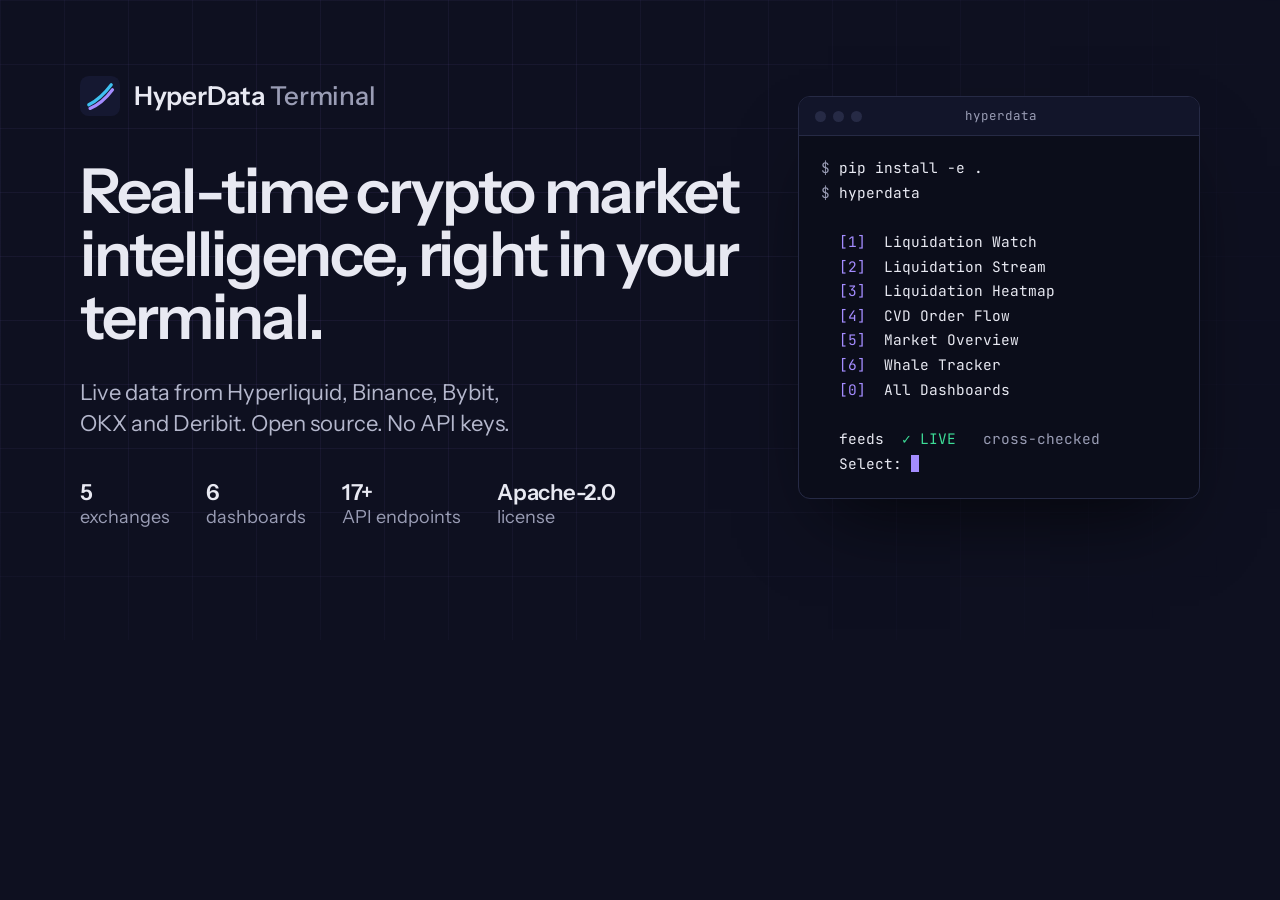
==== site/og.html @ bea285a8 "feat: add product landing site under site/ Static marketing site for HyperData Terminal: plain HTML/" ====
<!doctype html>
<html lang="en">
<head>
  <meta charset="utf-8">
  <title>og-image source</title>
  <!-- Source for og-image.png. Render this page at exactly 1280x640 and screenshot it. Not linked from the site. -->
  <link rel="preconnect" href="https://fonts.googleapis.com">
  <link rel="preconnect" href="https://fonts.gstatic.com" crossorigin>
  <link rel="stylesheet" href="https://fonts.googleapis.com/css2?family=Instrument+Sans:wght@500;600&family=JetBrains+Mono:wght@400;500&display=swap">
  <style>
    html, body { margin: 0; width: 1280px; height: 640px; overflow: hidden; }
    body {
      background: #0e1020; color: #e8e9f2;
      font-family: "Instrument Sans", "Helvetica Neue", Helvetica, Arial, sans-serif;
      -webkit-font-smoothing: antialiased;
      position: relative;
    }
    .grid {
      position: absolute; inset: 0;
      background-image:
        linear-gradient(to right, rgba(164,140,255,0.07) 1px, transparent 1px),
        linear-gradient(to bottom, rgba(164,140,255,0.07) 1px, transparent 1px);
      background-size: 64px 64px;
      mask-image: radial-gradient(ellipse 80% 90% at 30% 40%, #000 30%, transparent 100%);
      -webkit-mask-image: radial-gradient(ellipse 80% 90% at 30% 40%, #000 30%, transparent 100%);
    }
    .card { position: absolute; left: 80px; top: 76px; width: 660px; }
    .brand { display: flex; align-items: center; gap: 14px; font-size: 26px; font-weight: 600; letter-spacing: -0.01em; }
    .brand svg { width: 40px; height: 40px; }
    .brand span span { color: #9a9db5; font-weight: 500; }
    h1 { margin: 44px 0 0; font-size: 62px; line-height: 1.02; letter-spacing: -0.035em; font-weight: 600; }
    .sub { margin: 28px 0 0; font-size: 22px; line-height: 1.4; color: #b4b7cc; max-width: 30ch; }
    .facts { margin: 40px 0 0; display: flex; gap: 36px; font-size: 18px; color: #9a9db5; }
    .facts b { display: block; color: #e8e9f2; font-size: 22px; font-weight: 600; letter-spacing: -0.01em; }
    .term {
      position: absolute; right: 80px; top: 96px; width: 400px;
      background: #0b0d1a; border: 1px solid #262a45; border-radius: 12px;
      box-shadow: 0 40px 80px -30px rgba(0,0,0,0.7);
      font-family: "JetBrains Mono", ui-monospace, Menlo, monospace; font-size: 14.5px; line-height: 1.7;
      overflow: hidden;
    }
    .bar { height: 38px; background: #12152a; border-bottom: 1px solid #262a45; display: flex; align-items: center; padding: 0 16px; gap: 7px; }
    .bar i { width: 11px; height: 11px; border-radius: 50%; background: #262a45; display: block; }
    .bar span { margin-inline: auto; color: #9a9db5; font-size: 12.5px; padding-right: 50px; }
    pre { margin: 0; padding: 20px 22px 22px; font: inherit; }
    .c { color: #9a9db5; } .a { color: #a48cff; } .live { color: #3ddc97; } .stale { color: #f5b942; }
    .cur { display: inline-block; width: 8px; height: 17px; background: #a48cff; vertical-align: -3px; }
  </style>
</head>
<body>
  <div class="grid"></div>
  <div class="card">
    <div class="brand">
      <svg viewBox="0 0 64 64" aria-hidden="true"><rect width="64" height="64" rx="14" fill="#151831"/><path d="M14 46 C 26 40, 38 30, 50 14" fill="none" stroke="#3ec0f0" stroke-width="5" stroke-linecap="round"/><path d="M16 52 C 28 47, 40 38, 52 22" fill="none" stroke="#a48cff" stroke-width="5" stroke-linecap="round"/></svg>
      <span>HyperData <span>Terminal</span></span>
    </div>
    <h1>Real-time crypto market intelligence, right in your terminal.</h1>
    <p class="sub">Live data from Hyperliquid, Binance, Bybit, OKX and Deribit. Open source. No API keys.</p>
    <div class="facts">
      <div><b>5</b>exchanges</div>
      <div><b>6</b>dashboards</div>
      <div><b>17+</b>API endpoints</div>
      <div><b>Apache-2.0</b>license</div>
    </div>
  </div>
  <div class="term">
    <div class="bar"><i></i><i></i><i></i><span>hyperdata</span></div>
<pre><span class="c">$</span> pip install -e .
<span class="c">$</span> hyperdata

  <span class="a">[1]</span>  Liquidation Watch
  <span class="a">[2]</span>  Liquidation Stream
  <span class="a">[3]</span>  Liquidation Heatmap
  <span class="a">[4]</span>  CVD Order Flow
  <span class="a">[5]</span>  Market Overview
  <span class="a">[6]</span>  Whale Tracker
  <span class="a">[0]</span>  All Dashboards

  feeds  <span class="live">✓ LIVE</span>   <span class="c">cross-checked</span>
  Select: <span class="cur"></span></pre>
  </div>
  <script>
    // Renderer waits for data-fonts-ready="1" so the capture never shows fallback fonts.
    Promise.all([
      document.fonts.load('14.5px "JetBrains Mono"'),
      document.fonts.load('600 62px "Instrument Sans"'),
      document.fonts.load('500 22px "Instrument Sans"')
    ]).then(function () { return document.fonts.ready; })
      .then(function () { document.documentElement.setAttribute('data-fonts-ready', '1'); });
  </script>
</body>
</html>
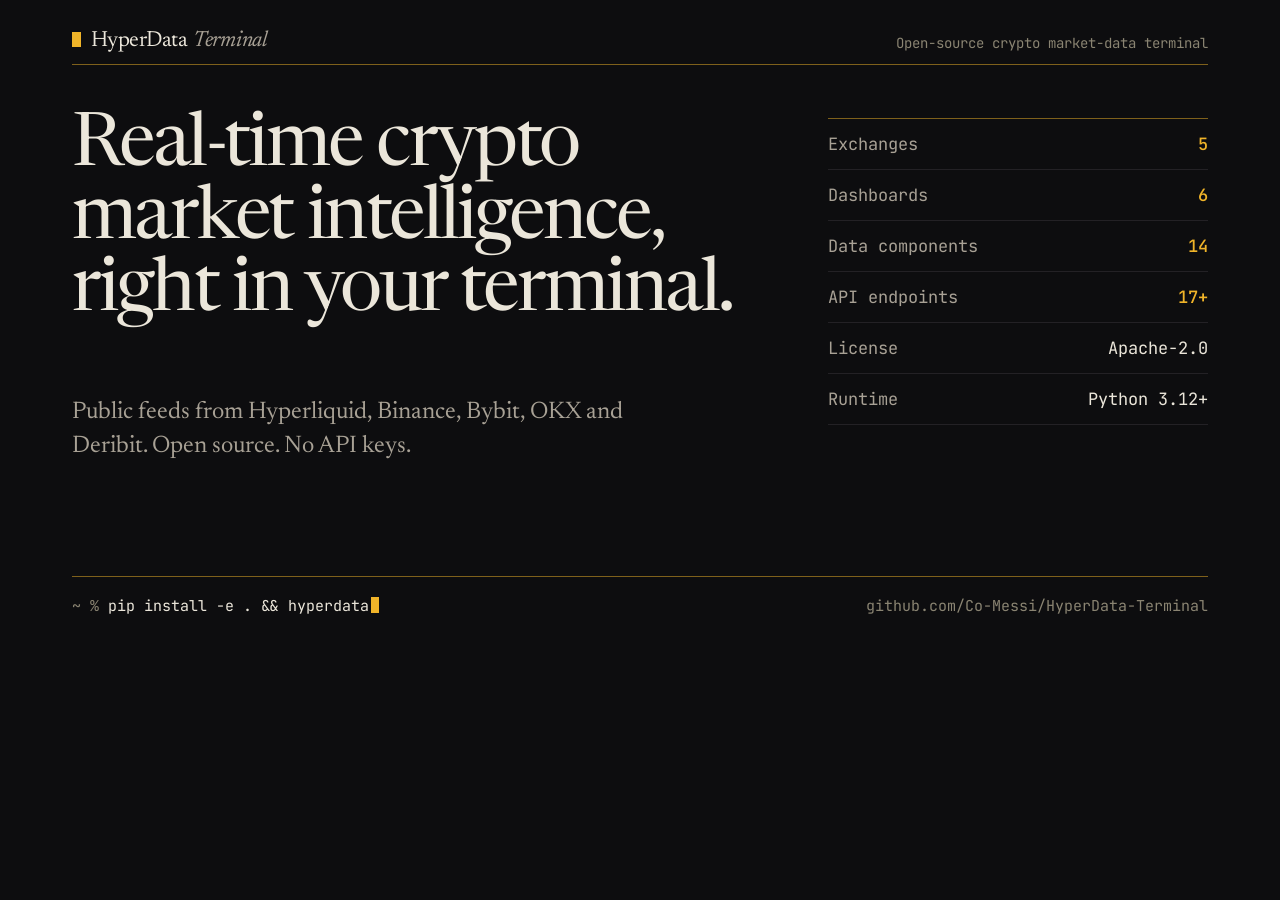
==== commit e955618d: "feat(site): redesign landing page — charcoal and amber, animated terminal Replaces the v1 navy/viole" ====
--- a/site/og.html
+++ b/site/og.html
@@ -3,88 +3,61 @@
 <head>
   <meta charset="utf-8">
   <title>og-image source</title>
-  <!-- Source for og-image.png. Render this page at exactly 1280x640 and screenshot it. Not linked from the site. -->
+  <!-- Source for og-image.png. Render at exactly 1280x640 and screenshot. Not linked from the site. -->
   <link rel="preconnect" href="https://fonts.googleapis.com">
   <link rel="preconnect" href="https://fonts.gstatic.com" crossorigin>
-  <link rel="stylesheet" href="https://fonts.googleapis.com/css2?family=Instrument+Sans:wght@500;600&family=JetBrains+Mono:wght@400;500&display=swap">
+  <link rel="stylesheet" href="https://fonts.googleapis.com/css2?family=JetBrains+Mono:wght@400;500&family=Newsreader:ital,opsz,wght@0,6..72,400;1,6..72,400&display=swap">
   <style>
-    html, body { margin: 0; width: 1280px; height: 640px; overflow: hidden; }
+    html, body { margin: 0; width: 1280px; height: 640px; overflow: hidden; background: #0d0d0f; }
     body {
-      background: #0e1020; color: #e8e9f2;
-      font-family: "Instrument Sans", "Helvetica Neue", Helvetica, Arial, sans-serif;
+      color: #ebe6da; position: relative;
+      font-family: "Newsreader", "Iowan Old Style", Palatino, Georgia, serif;
       -webkit-font-smoothing: antialiased;
-      position: relative;
     }
-    .grid {
-      position: absolute; inset: 0;
-      background-image:
-        linear-gradient(to right, rgba(164,140,255,0.07) 1px, transparent 1px),
-        linear-gradient(to bottom, rgba(164,140,255,0.07) 1px, transparent 1px);
-      background-size: 64px 64px;
-      mask-image: radial-gradient(ellipse 80% 90% at 30% 40%, #000 30%, transparent 100%);
-      -webkit-mask-image: radial-gradient(ellipse 80% 90% at 30% 40%, #000 30%, transparent 100%);
+    .rule { position: absolute; left: 72px; right: 72px; height: 1px; background: rgba(240,180,41,.5); }
+    .rule.top { top: 64px; } .rule.bottom { top: 576px; }
+    .brand { position: absolute; left: 72px; top: 30px; font-size: 22px; letter-spacing: -0.01em; }
+    .brand i { display: inline-block; width: 9px; height: 15px; background: #f0b429; margin-right: 10px; vertical-align: -1px; }
+    .brand em { color: #a8a195; }
+    .meta { position: absolute; right: 72px; top: 34px; font-family: "JetBrains Mono", Menlo, monospace; font-size: 14px; color: #8a8472; }
+    h1 {
+      position: absolute; left: 72px; top: 112px; width: 680px; margin: 0;
+      font-weight: 400; font-size: 74px; line-height: 0.98; letter-spacing: -0.035em;
     }
-    .card { position: absolute; left: 80px; top: 76px; width: 660px; }
-    .brand { display: flex; align-items: center; gap: 14px; font-size: 26px; font-weight: 600; letter-spacing: -0.01em; }
-    .brand svg { width: 40px; height: 40px; }
-    .brand span span { color: #9a9db5; font-weight: 500; }
-    h1 { margin: 44px 0 0; font-size: 62px; line-height: 1.02; letter-spacing: -0.035em; font-weight: 600; }
-    .sub { margin: 28px 0 0; font-size: 22px; line-height: 1.4; color: #b4b7cc; max-width: 30ch; }
-    .facts { margin: 40px 0 0; display: flex; gap: 36px; font-size: 18px; color: #9a9db5; }
-    .facts b { display: block; color: #e8e9f2; font-size: 22px; font-weight: 600; letter-spacing: -0.01em; }
-    .term {
-      position: absolute; right: 80px; top: 96px; width: 400px;
-      background: #0b0d1a; border: 1px solid #262a45; border-radius: 12px;
-      box-shadow: 0 40px 80px -30px rgba(0,0,0,0.7);
-      font-family: "JetBrains Mono", ui-monospace, Menlo, monospace; font-size: 14.5px; line-height: 1.7;
-      overflow: hidden;
-    }
-    .bar { height: 38px; background: #12152a; border-bottom: 1px solid #262a45; display: flex; align-items: center; padding: 0 16px; gap: 7px; }
-    .bar i { width: 11px; height: 11px; border-radius: 50%; background: #262a45; display: block; }
-    .bar span { margin-inline: auto; color: #9a9db5; font-size: 12.5px; padding-right: 50px; }
-    pre { margin: 0; padding: 20px 22px 22px; font: inherit; }
-    .c { color: #9a9db5; } .a { color: #a48cff; } .live { color: #3ddc97; } .stale { color: #f5b942; }
-    .cur { display: inline-block; width: 8px; height: 17px; background: #a48cff; vertical-align: -3px; }
+    .sub { position: absolute; left: 72px; top: 372px; width: 600px; font-size: 24px; line-height: 1.4; color: #a8a195; }
+    .ledger { position: absolute; right: 72px; top: 118px; width: 380px; font-family: "JetBrains Mono", Menlo, monospace; font-size: 17px; border-top: 1px solid rgba(240,180,41,.5); }
+    .ledger div { display: flex; justify-content: space-between; padding: 14px 0; border-bottom: 1px solid #232125; }
+    .ledger span:first-child { color: #a8a195; }
+    .ledger span:last-child { color: #f0b429; font-weight: 500; }
+    .ledger span.plain { color: #ebe6da; font-weight: 400; }
+    .cmd { position: absolute; left: 72px; top: 596px; font-family: "JetBrains Mono", Menlo, monospace; font-size: 15px; color: #8a8472; }
+    .cmd b { color: #ebe6da; font-weight: 400; }
+    .cmd i { display: inline-block; width: 8px; height: 16px; background: #f0b429; vertical-align: -2px; margin-left: 2px; }
+    .lic { position: absolute; right: 72px; top: 596px; font-family: "JetBrains Mono", Menlo, monospace; font-size: 15px; color: #8a8472; }
   </style>
 </head>
 <body>
-  <div class="grid"></div>
-  <div class="card">
-    <div class="brand">
-      <svg viewBox="0 0 64 64" aria-hidden="true"><rect width="64" height="64" rx="14" fill="#151831"/><path d="M14 46 C 26 40, 38 30, 50 14" fill="none" stroke="#3ec0f0" stroke-width="5" stroke-linecap="round"/><path d="M16 52 C 28 47, 40 38, 52 22" fill="none" stroke="#a48cff" stroke-width="5" stroke-linecap="round"/></svg>
-      <span>HyperData <span>Terminal</span></span>
-    </div>
-    <h1>Real-time crypto market intelligence, right in your terminal.</h1>
-    <p class="sub">Live data from Hyperliquid, Binance, Bybit, OKX and Deribit. Open source. No API keys.</p>
-    <div class="facts">
-      <div><b>5</b>exchanges</div>
-      <div><b>6</b>dashboards</div>
-      <div><b>17+</b>API endpoints</div>
-      <div><b>Apache-2.0</b>license</div>
-    </div>
+  <div class="brand"><i></i>HyperData <em>Terminal</em></div>
+  <div class="meta">Open-source crypto market-data terminal</div>
+  <div class="rule top"></div>
+  <h1>Real-time crypto market intelligence, right in your terminal.</h1>
+  <p class="sub">Public feeds from Hyperliquid, Binance, Bybit, OKX and Deribit. Open source. No API keys.</p>
+  <div class="ledger">
+    <div><span>Exchanges</span><span>5</span></div>
+    <div><span>Dashboards</span><span>6</span></div>
+    <div><span>Data components</span><span>14</span></div>
+    <div><span>API endpoints</span><span>17+</span></div>
+    <div><span>License</span><span class="plain">Apache-2.0</span></div>
+    <div><span>Runtime</span><span class="plain">Python 3.12+</span></div>
   </div>
-  <div class="term">
-    <div class="bar"><i></i><i></i><i></i><span>hyperdata</span></div>
-<pre><span class="c">$</span> pip install -e .
-<span class="c">$</span> hyperdata
-
-  <span class="a">[1]</span>  Liquidation Watch
-  <span class="a">[2]</span>  Liquidation Stream
-  <span class="a">[3]</span>  Liquidation Heatmap
-  <span class="a">[4]</span>  CVD Order Flow
-  <span class="a">[5]</span>  Market Overview
-  <span class="a">[6]</span>  Whale Tracker
-  <span class="a">[0]</span>  All Dashboards
-
-  feeds  <span class="live">✓ LIVE</span>   <span class="c">cross-checked</span>
-  Select: <span class="cur"></span></pre>
-  </div>
+  <div class="rule bottom"></div>
+  <div class="cmd">~ % <b>pip install -e . &amp;&amp; hyperdata</b><i></i></div>
+  <div class="lic">github.com/Co-Messi/HyperData-Terminal</div>
   <script>
-    // Renderer waits for data-fonts-ready="1" so the capture never shows fallback fonts.
     Promise.all([
-      document.fonts.load('14.5px "JetBrains Mono"'),
-      document.fonts.load('600 62px "Instrument Sans"'),
-      document.fonts.load('500 22px "Instrument Sans"')
+      document.fonts.load('17px "JetBrains Mono"'),
+      document.fonts.load('400 78px "Newsreader"'),
+      document.fonts.load('24px "Newsreader"')
     ]).then(function () { return document.fonts.ready; })
       .then(function () { document.documentElement.setAttribute('data-fonts-ready', '1'); });
   </script>
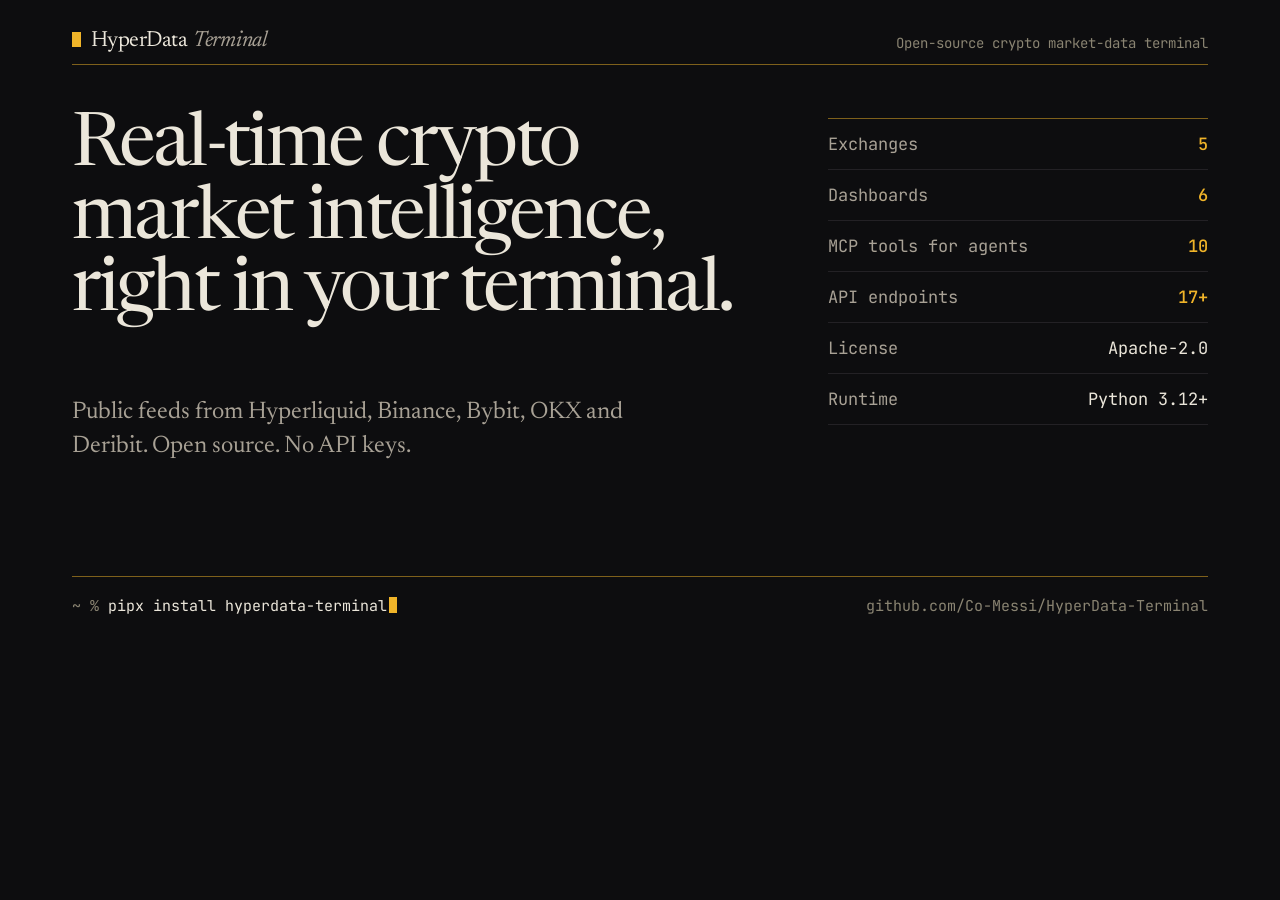
==== commit c5da12d0: "fix(smart_money): keep to a request weight budget; refresh OG card A 2 x 400s soak with a restart dr" ====
--- a/site/og.html
+++ b/site/og.html
@@ -45,13 +45,13 @@
   <div class="ledger">
     <div><span>Exchanges</span><span>5</span></div>
     <div><span>Dashboards</span><span>6</span></div>
-    <div><span>Data components</span><span>14</span></div>
+    <div><span>MCP tools for agents</span><span>10</span></div>
     <div><span>API endpoints</span><span>17+</span></div>
     <div><span>License</span><span class="plain">Apache-2.0</span></div>
     <div><span>Runtime</span><span class="plain">Python 3.12+</span></div>
   </div>
   <div class="rule bottom"></div>
-  <div class="cmd">~ % <b>pip install -e . &amp;&amp; hyperdata</b><i></i></div>
+  <div class="cmd">~ % <b>pipx install hyperdata-terminal</b><i></i></div>
   <div class="lic">github.com/Co-Messi/HyperData-Terminal</div>
   <script>
     Promise.all([
